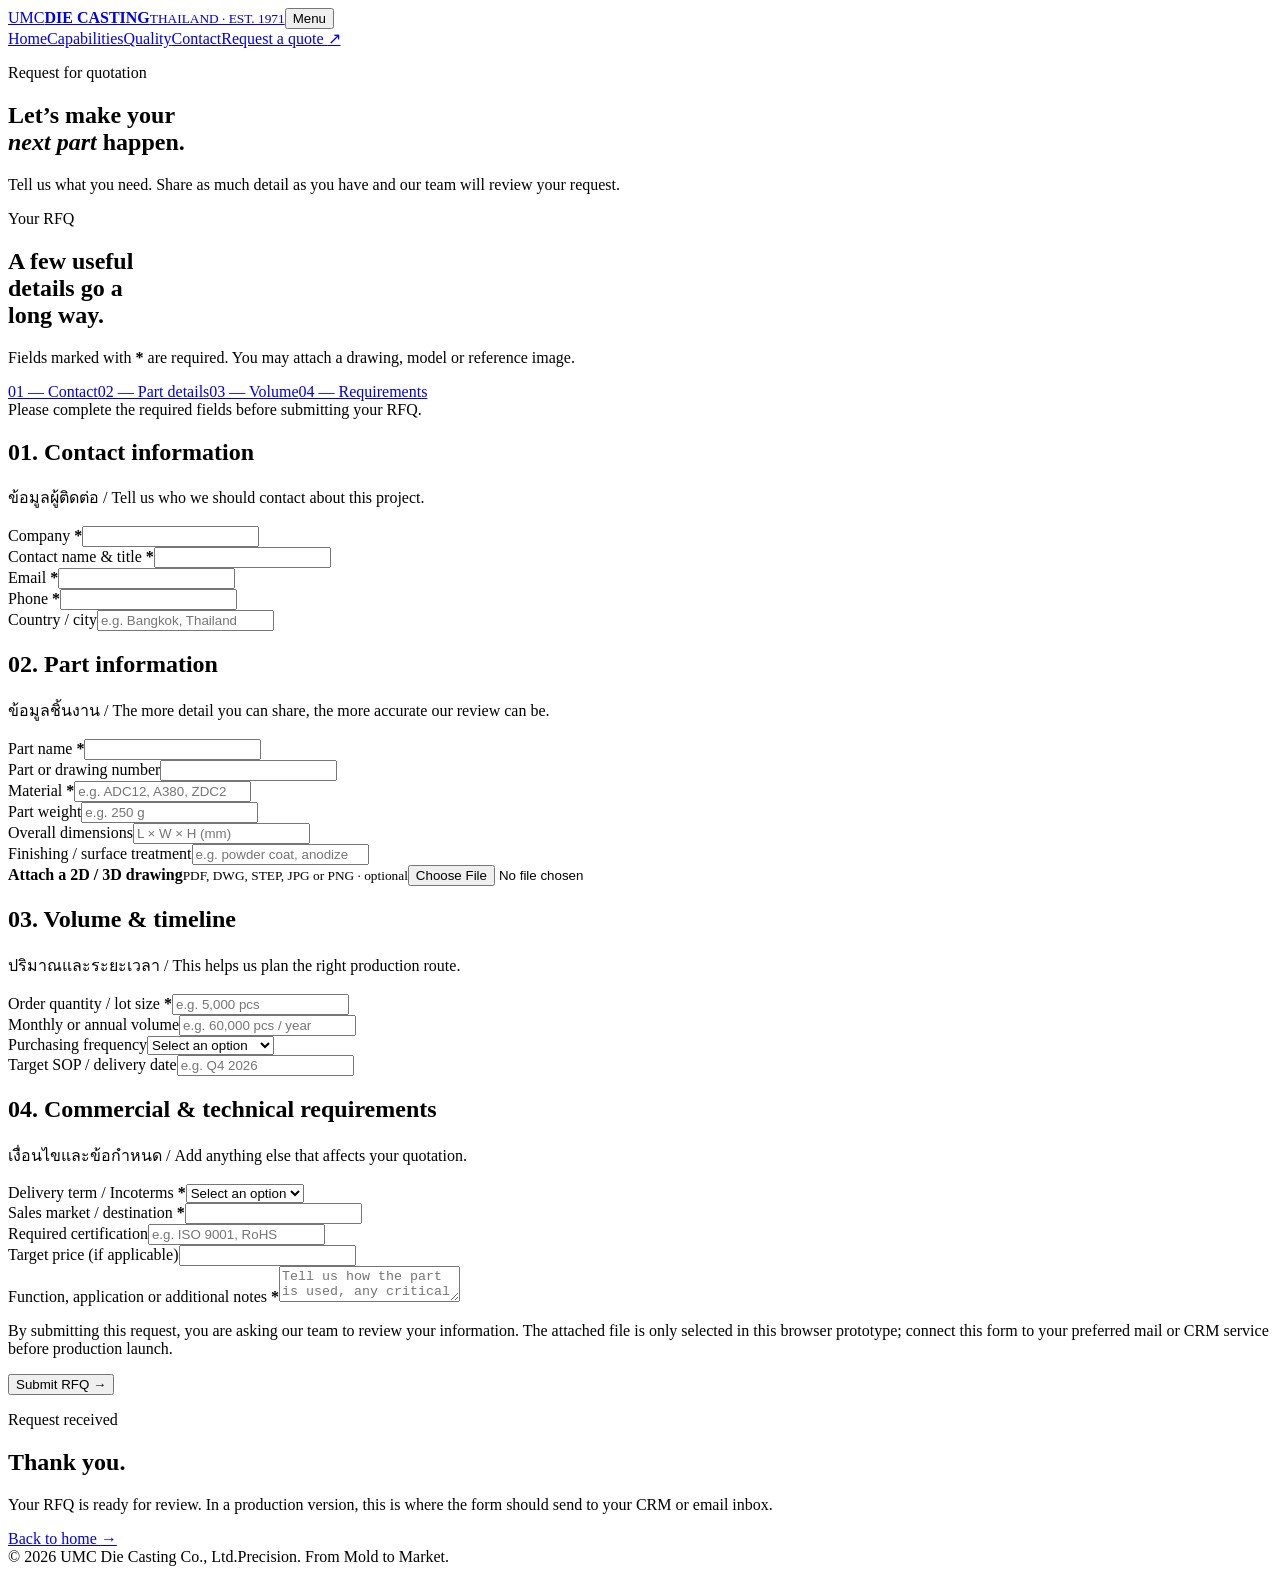
==== rfq.html @ 0ff776f3 "Add company website rfq.html" ====
<!doctype html>
<html lang="en">
<head><meta charset="utf-8"><meta name="viewport" content="width=device-width, initial-scale=1"><title>Request a Quote | UMC Die Casting</title><link rel="preconnect" href="https://fonts.googleapis.com"><link rel="preconnect" href="https://fonts.gstatic.com" crossorigin><link href="https://fonts.googleapis.com/css2?family=Barlow+Condensed:wght@500;600;700&family=DM+Sans:wght@400;500;600;700&display=swap" rel="stylesheet"><link rel="stylesheet" href="styles.css"></head>
<body>
<header class="site-header"><a class="brand" href="index.html"><span class="brand-mark">UMC</span><span><strong>DIE CASTING</strong><small>THAILAND · EST. 1971</small></span></a><button class="menu-toggle" aria-expanded="false" aria-controls="main-nav">Menu</button><nav id="main-nav" class="main-nav"><a href="index.html">Home</a><a href="index.html#capabilities">Capabilities</a><a href="index.html#quality">Quality</a><a href="index.html#contact">Contact</a><a class="nav-cta" href="rfq.html">Request a quote <span>↗</span></a></nav></header>
<main><section class="rfq-hero"><p class="eyebrow">Request for quotation</p><h1>Let’s make your<br><em>next part</em> happen.</h1><p>Tell us what you need. Share as much detail as you have and our team will review your request.</p></section>
<div class="rfq-layout"><aside class="rfq-aside"><p class="eyebrow">Your RFQ</p><h2>A few useful<br>details go a<br>long way.</h2><p>Fields marked with <b>*</b> are required. You may attach a drawing, model or reference image.</p><nav><a href="#contact-info">01 — Contact</a><a href="#part-info">02 — Part details</a><a href="#volume">03 — Volume</a><a href="#requirements">04 — Requirements</a></nav></aside>
<div><form id="rfq-form" novalidate><div class="form-notice">Please complete the required fields before submitting your RFQ.</div>
<section id="contact-info" class="form-section"><h2><span>01.</span> Contact information</h2><p>ข้อมูลผู้ติดต่อ / Tell us who we should contact about this project.</p><div class="form-grid"><div class="field"><label>Company <b>*</b></label><input required name="company" type="text" autocomplete="organization"></div><div class="field"><label>Contact name &amp; title <b>*</b></label><input required name="contact" type="text" autocomplete="name"></div><div class="field"><label>Email <b>*</b></label><input required name="email" type="email" autocomplete="email"></div><div class="field"><label>Phone <b>*</b></label><input required name="phone" type="tel" autocomplete="tel"></div><div class="field full"><label>Country / city</label><input name="location" type="text" placeholder="e.g. Bangkok, Thailand"></div></div></section>
<section id="part-info" class="form-section"><h2><span>02.</span> Part information</h2><p>ข้อมูลชิ้นงาน / The more detail you can share, the more accurate our review can be.</p><div class="form-grid"><div class="field"><label>Part name <b>*</b></label><input required name="part-name" type="text"></div><div class="field"><label>Part or drawing number</label><input name="part-number" type="text"></div><div class="field"><label>Material <b>*</b></label><input required name="material" type="text" placeholder="e.g. ADC12, A380, ZDC2"></div><div class="field"><label>Part weight</label><input name="weight" type="text" placeholder="e.g. 250 g"></div><div class="field"><label>Overall dimensions</label><input name="dimensions" type="text" placeholder="L × W × H (mm)"></div><div class="field"><label>Finishing / surface treatment</label><input name="finish" type="text" placeholder="e.g. powder coat, anodize"></div><label class="file-drop"><strong>Attach a 2D / 3D drawing</strong><small>PDF, DWG, STEP, JPG or PNG · optional</small><input id="drawing" type="file" accept=".pdf,.dwg,.step,.stp,.jpg,.jpeg,.png"><span class="file-name"></span></label></div></section>
<section id="volume" class="form-section"><h2><span>03.</span> Volume &amp; timeline</h2><p>ปริมาณและระยะเวลา / This helps us plan the right production route.</p><div class="form-grid"><div class="field"><label>Order quantity / lot size <b>*</b></label><input required name="lot-size" type="text" placeholder="e.g. 5,000 pcs"></div><div class="field"><label>Monthly or annual volume</label><input name="annual-volume" type="text" placeholder="e.g. 60,000 pcs / year"></div><div class="field"><label>Purchasing frequency</label><select name="frequency"><option value="">Select an option</option><option>Weekly</option><option>Monthly</option><option>Quarterly</option><option>Project / one-time</option></select></div><div class="field"><label>Target SOP / delivery date</label><input name="date" type="text" placeholder="e.g. Q4 2026"></div></div></section>
<section id="requirements" class="form-section"><h2><span>04.</span> Commercial &amp; technical requirements</h2><p>เงื่อนไขและข้อกำหนด / Add anything else that affects your quotation.</p><div class="form-grid"><div class="field"><label>Delivery term / Incoterms <b>*</b></label><select required name="incoterms"><option value="">Select an option</option><option>EXW</option><option>FOB</option><option>CIF</option><option>DDP</option><option>Other</option></select></div><div class="field"><label>Sales market / destination <b>*</b></label><input required name="market" type="text"></div><div class="field"><label>Required certification</label><input name="certification" type="text" placeholder="e.g. ISO 9001, RoHS"></div><div class="field"><label>Target price (if applicable)</label><input name="price" type="text"></div><div class="field full"><label>Function, application or additional notes <b>*</b></label><textarea required name="notes" placeholder="Tell us how the part is used, any critical dimensions or other requirements."></textarea></div></div></section>
<div class="rfq-submit"><p>By submitting this request, you are asking our team to review your information. The attached file is only selected in this browser prototype; connect this form to your preferred mail or CRM service before production launch.</p><button class="button button-primary" type="submit">Submit RFQ <span>→</span></button></div></form>
<section class="success"><p class="eyebrow">Request received</p><h2>Thank you.</h2><p>Your RFQ is ready for review. In a production version, this is where the form should send to your CRM or email inbox.</p><a class="button button-primary" href="index.html">Back to home <span>→</span></a></section></div></div></main>
<footer class="site-footer"><div class="footer-bottom"><span>© 2026 UMC Die Casting Co., Ltd.</span><span>Precision. From Mold to Market.</span></div></footer><script src="site.js"></script></body></html>
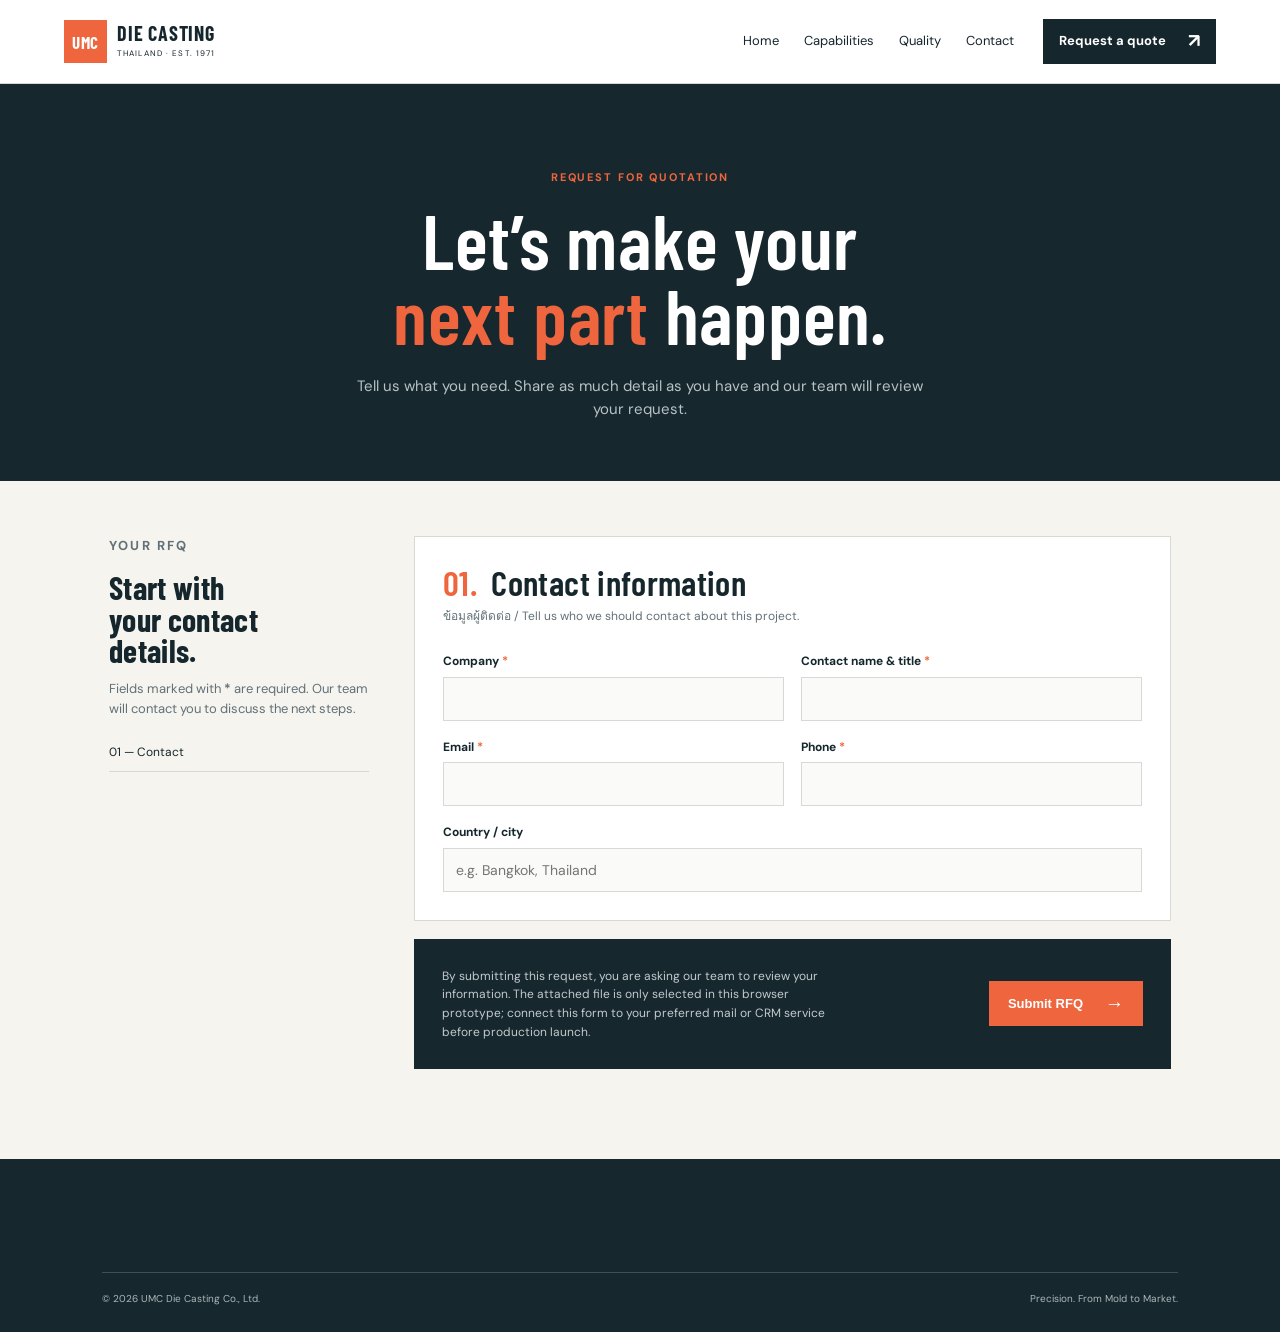
==== commit 8ea95bec: "Simplify RFQ form to contact section only (rfq.html)" ====
--- a/rfq.html
+++ b/rfq.html
@@ -4,12 +4,9 @@
 <body>
 <header class="site-header"><a class="brand" href="index.html"><span class="brand-mark">UMC</span><span><strong>DIE CASTING</strong><small>THAILAND · EST. 1971</small></span></a><button class="menu-toggle" aria-expanded="false" aria-controls="main-nav">Menu</button><nav id="main-nav" class="main-nav"><a href="index.html">Home</a><a href="index.html#capabilities">Capabilities</a><a href="index.html#quality">Quality</a><a href="index.html#contact">Contact</a><a class="nav-cta" href="rfq.html">Request a quote <span>↗</span></a></nav></header>
 <main><section class="rfq-hero"><p class="eyebrow">Request for quotation</p><h1>Let’s make your<br><em>next part</em> happen.</h1><p>Tell us what you need. Share as much detail as you have and our team will review your request.</p></section>
-<div class="rfq-layout"><aside class="rfq-aside"><p class="eyebrow">Your RFQ</p><h2>A few useful<br>details go a<br>long way.</h2><p>Fields marked with <b>*</b> are required. You may attach a drawing, model or reference image.</p><nav><a href="#contact-info">01 — Contact</a><a href="#part-info">02 — Part details</a><a href="#volume">03 — Volume</a><a href="#requirements">04 — Requirements</a></nav></aside>
+<div class="rfq-layout"><aside class="rfq-aside"><p class="eyebrow">Your RFQ</p><h2>Start with<br>your contact<br>details.</h2><p>Fields marked with <b>*</b> are required. Our team will contact you to discuss the next steps.</p><nav><a href="#contact-info">01 — Contact</a></nav></aside>
 <div><form id="rfq-form" novalidate><div class="form-notice">Please complete the required fields before submitting your RFQ.</div>
 <section id="contact-info" class="form-section"><h2><span>01.</span> Contact information</h2><p>ข้อมูลผู้ติดต่อ / Tell us who we should contact about this project.</p><div class="form-grid"><div class="field"><label>Company <b>*</b></label><input required name="company" type="text" autocomplete="organization"></div><div class="field"><label>Contact name &amp; title <b>*</b></label><input required name="contact" type="text" autocomplete="name"></div><div class="field"><label>Email <b>*</b></label><input required name="email" type="email" autocomplete="email"></div><div class="field"><label>Phone <b>*</b></label><input required name="phone" type="tel" autocomplete="tel"></div><div class="field full"><label>Country / city</label><input name="location" type="text" placeholder="e.g. Bangkok, Thailand"></div></div></section>
-<section id="part-info" class="form-section"><h2><span>02.</span> Part information</h2><p>ข้อมูลชิ้นงาน / The more detail you can share, the more accurate our review can be.</p><div class="form-grid"><div class="field"><label>Part name <b>*</b></label><input required name="part-name" type="text"></div><div class="field"><label>Part or drawing number</label><input name="part-number" type="text"></div><div class="field"><label>Material <b>*</b></label><input required name="material" type="text" placeholder="e.g. ADC12, A380, ZDC2"></div><div class="field"><label>Part weight</label><input name="weight" type="text" placeholder="e.g. 250 g"></div><div class="field"><label>Overall dimensions</label><input name="dimensions" type="text" placeholder="L × W × H (mm)"></div><div class="field"><label>Finishing / surface treatment</label><input name="finish" type="text" placeholder="e.g. powder coat, anodize"></div><label class="file-drop"><strong>Attach a 2D / 3D drawing</strong><small>PDF, DWG, STEP, JPG or PNG · optional</small><input id="drawing" type="file" accept=".pdf,.dwg,.step,.stp,.jpg,.jpeg,.png"><span class="file-name"></span></label></div></section>
-<section id="volume" class="form-section"><h2><span>03.</span> Volume &amp; timeline</h2><p>ปริมาณและระยะเวลา / This helps us plan the right production route.</p><div class="form-grid"><div class="field"><label>Order quantity / lot size <b>*</b></label><input required name="lot-size" type="text" placeholder="e.g. 5,000 pcs"></div><div class="field"><label>Monthly or annual volume</label><input name="annual-volume" type="text" placeholder="e.g. 60,000 pcs / year"></div><div class="field"><label>Purchasing frequency</label><select name="frequency"><option value="">Select an option</option><option>Weekly</option><option>Monthly</option><option>Quarterly</option><option>Project / one-time</option></select></div><div class="field"><label>Target SOP / delivery date</label><input name="date" type="text" placeholder="e.g. Q4 2026"></div></div></section>
-<section id="requirements" class="form-section"><h2><span>04.</span> Commercial &amp; technical requirements</h2><p>เงื่อนไขและข้อกำหนด / Add anything else that affects your quotation.</p><div class="form-grid"><div class="field"><label>Delivery term / Incoterms <b>*</b></label><select required name="incoterms"><option value="">Select an option</option><option>EXW</option><option>FOB</option><option>CIF</option><option>DDP</option><option>Other</option></select></div><div class="field"><label>Sales market / destination <b>*</b></label><input required name="market" type="text"></div><div class="field"><label>Required certification</label><input name="certification" type="text" placeholder="e.g. ISO 9001, RoHS"></div><div class="field"><label>Target price (if applicable)</label><input name="price" type="text"></div><div class="field full"><label>Function, application or additional notes <b>*</b></label><textarea required name="notes" placeholder="Tell us how the part is used, any critical dimensions or other requirements."></textarea></div></div></section>
 <div class="rfq-submit"><p>By submitting this request, you are asking our team to review your information. The attached file is only selected in this browser prototype; connect this form to your preferred mail or CRM service before production launch.</p><button class="button button-primary" type="submit">Submit RFQ <span>→</span></button></div></form>
 <section class="success"><p class="eyebrow">Request received</p><h2>Thank you.</h2><p>Your RFQ is ready for review. In a production version, this is where the form should send to your CRM or email inbox.</p><a class="button button-primary" href="index.html">Back to home <span>→</span></a></section></div></div></main>
 <footer class="site-footer"><div class="footer-bottom"><span>© 2026 UMC Die Casting Co., Ltd.</span><span>Precision. From Mold to Market.</span></div></footer><script src="site.js"></script></body></html>
--- a/styles.css
+++ b/styles.css
@@ -0,0 +1,3 @@
+:root{--ink:#15262c;--muted:#627078;--paper:#f5f4ef;--white:#fff;--orange:#ee653e;--line:#d7d9d3;--dark:#17272e;--serif:'Barlow Condensed',sans-serif;--sans:'DM Sans',sans-serif}*{box-sizing:border-box}html{scroll-behavior:smooth}body{margin:0;background:var(--paper);color:var(--ink);font-family:var(--sans);line-height:1.55}.site-header{height:84px;display:flex;align-items:center;justify-content:space-between;padding:0 clamp(22px,5vw,78px);background:var(--white);border-bottom:1px solid var(--line);position:sticky;top:0;z-index:10}.brand{color:var(--ink);display:flex;gap:10px;align-items:center;text-decoration:none}.brand-mark{width:43px;height:43px;display:grid;place-items:center;background:var(--orange);color:#fff;font:700 17px var(--serif);letter-spacing:.04em}.brand strong,.brand small{display:block}.brand strong{font:700 20px/1 var(--serif);letter-spacing:.04em}.brand small{font-size:8px;letter-spacing:.14em;margin-top:4px}.main-nav{display:flex;align-items:center;gap:25px}.main-nav>a{color:var(--ink);font-size:13px;text-decoration:none}.main-nav>a:not(.nav-cta):hover,.main-nav>.active{color:var(--orange)}.nav-cta,.button{display:inline-flex;align-items:center;gap:22px;text-decoration:none;font-weight:700}.nav-cta{background:var(--ink);color:#fff!important;padding:12px 16px;margin-left:4px}.nav-cta span,.button span{font-size:19px;line-height:0}.menu-toggle{display:none}.hero{max-width:1440px;margin:auto;min-height:640px;display:grid;grid-template-columns:1.04fr .96fr}.hero-copy{padding:clamp(75px,10vw,150px) clamp(25px,7vw,110px);align-self:center}.eyebrow{font-size:11px;letter-spacing:.17em;text-transform:uppercase;font-weight:700;color:var(--orange);margin:0 0 16px}h1,h2,h3{font-family:var(--serif);line-height:.98;margin:0;letter-spacing:.01em}h1{font-size:clamp(54px,7vw,100px);font-weight:600}h1 em,h2 em{font-style:normal;color:var(--orange)}.hero-text{font-size:16px;max-width:460px;color:var(--muted);margin:27px 0 33px}.button{padding:14px 18px;font-size:13px;border:1px solid transparent}.button-primary{background:var(--orange);color:#fff}.text-link{font-size:13px;color:var(--ink);margin-left:23px;text-decoration:none;font-weight:700}.text-link span{margin-left:9px}.hero-image{min-height:530px;position:relative;overflow:hidden}.hero-image img,.industry-image img{width:100%;height:100%;object-fit:cover;display:block;filter:saturate(.82)}.hero-tag{position:absolute;bottom:0;left:0;background:var(--dark);color:#fff;padding:21px 26px;display:flex;gap:13px;align-items:center}.hero-tag b{font:600 44px/.7 var(--serif);color:var(--orange)}.hero-tag span{font-size:11px;line-height:1.25;text-transform:uppercase;letter-spacing:.09em}.section-pad{padding:clamp(65px,9vw,130px) clamp(24px,8vw,125px)}.statement-grid{display:grid;grid-template-columns:1.2fr .8fr;gap:8vw;align-items:end}.statement h2,.section-head h2,.industries h2,.quality h2,.rfq-banner h2{font-size:clamp(43px,5vw,76px);font-weight:600}.statement-grid>p{color:var(--muted);font-size:16px;margin:0 0 5px}.stat-row{display:grid;grid-template-columns:repeat(3,1fr);border-top:1px solid var(--line);margin-top:70px;padding-top:22px;gap:20px}.stat-row b{display:block;font:600 34px var(--serif)}.stat-row span{font-size:12px;color:var(--muted)}.dark-section{background:var(--dark);color:#fff}.section-head{display:flex;justify-content:space-between;gap:70px;align-items:end}.section-head p:last-child{max-width:320px;color:#b7c2c3;font-size:14px}.cap-grid{margin-top:70px;display:grid;grid-template-columns:repeat(4,1fr);border-top:1px solid #45565c}.cap-grid article{padding:21px 25px 10px 0;border-right:1px solid #45565c;min-height:205px}.cap-grid article:not(:first-child){padding-left:25px}.cap-grid article:last-child{border:0}.cap-grid span{color:var(--orange);font:500 20px var(--serif)}.cap-grid h3,.process h3{font-size:28px;font-weight:500;margin:35px 0 10px}.cap-grid p{color:#b7c2c3;font-size:13px;margin:0}.process{text-align:center}.process-line{margin:55px auto 44px;display:grid;grid-template-columns:repeat(4,1fr);max-width:1050px;text-align:left}.process-line>div{border-top:1px solid var(--line);padding:18px 24px}.process-line i{font:500 20px var(--serif);font-style:normal;color:var(--orange)}.process-line h3{margin:19px 0 7px}.process-line p{font-size:12px;color:var(--muted);margin:0}.button-outline{border-color:var(--ink);color:var(--ink)}.industries{display:grid;grid-template-columns:1fr 1fr}.industry-image{min-height:520px}.industry-copy{background:#e8e9e3}.industry-copy ul{list-style:none;margin:48px 0 0;padding:0;border-top:1px solid var(--line)}.industry-copy li{padding:15px 0;border-bottom:1px solid var(--line);display:flex;justify-content:space-between;font:500 25px var(--serif)}.industry-copy li span{color:var(--orange)}.quality{display:grid;grid-template-columns:1fr 1fr;gap:10vw}.quality-copy>p{color:var(--muted);margin-top:32px;font-size:16px}.quality-points{margin-top:35px;display:grid;grid-template-columns:1fr 1fr;gap:10px}.quality-points span{border:1px solid var(--line);padding:12px;font-size:12px;font-weight:600}.rfq-banner{padding:clamp(55px,7vw,100px) clamp(24px,8vw,125px);background:var(--orange);display:flex;justify-content:space-between;align-items:center;color:#fff}.rfq-banner .eyebrow{color:var(--dark)}.button-light{background:#fff;color:var(--ink);white-space:nowrap}.site-footer{background:var(--dark);color:#fff;padding:58px clamp(24px,8vw,125px) 25px}.footer-top{display:grid;grid-template-columns:2fr 1fr 1fr 1fr;gap:30px}.footer-brand{color:#fff}.footer-top p{color:#aab7b9;font-size:12px;max-width:220px}.footer-top h4{font-size:11px;text-transform:uppercase;letter-spacing:.13em;color:var(--orange);margin:4px 0 16px}.footer-top a:not(.brand){display:block;color:#fff;text-decoration:none;font-size:13px;margin-bottom:7px}.footer-quote{font-size:17px!important;font-weight:700}.footer-quote span{color:var(--orange);margin-left:8px}.footer-bottom{border-top:1px solid #405057;margin-top:55px;padding-top:18px;display:flex;justify-content:space-between;color:#aab7b9;font-size:10px}.reveal{animation:rise .75s both}@keyframes rise{from{opacity:0;transform:translateY(22px)}to{opacity:1;transform:none}}
+/* RFQ page */.rfq-hero{padding:85px 24px 60px;background:var(--dark);color:#fff;text-align:center}.rfq-hero h1{font-size:clamp(45px,6vw,78px)}.rfq-hero p:last-child{color:#b7c2c3;max-width:590px;margin:22px auto 0;font-size:15px}.rfq-layout{max-width:1110px;margin:0 auto;padding:55px 24px 90px;display:grid;grid-template-columns:260px 1fr;gap:45px}.rfq-aside{position:sticky;top:115px;height:max-content}.rfq-aside h2{font-size:32px}.rfq-aside p{font-size:13px;color:var(--muted)}.rfq-aside a{display:block;padding:10px 0;border-bottom:1px solid var(--line);text-decoration:none;color:var(--ink);font-size:12px}.form-section{background:#fff;border:1px solid var(--line);padding:28px;margin-bottom:18px}.form-section h2{font-size:35px;font-weight:600}.form-section h2 span{color:var(--orange);margin-right:7px}.form-section>p{font-size:12px;color:var(--muted);margin:8px 0 26px}.form-grid{display:grid;grid-template-columns:1fr 1fr;gap:17px}.field{display:flex;flex-direction:column;gap:6px}.field.full{grid-column:1/-1}.field label{font-size:12px;font-weight:700}.field label b{color:var(--orange)}.field input,.field select,.field textarea{font:14px var(--sans);padding:12px;border:1px solid var(--line);background:#fafaf8;border-radius:0;color:var(--ink)}.field textarea{min-height:95px;resize:vertical}.field input:focus,.field select:focus,.field textarea:focus{outline:2px solid #f8b19f;border-color:var(--orange)}.file-drop{grid-column:1/-1;border:1px dashed #abb2ad;padding:22px;text-align:center;background:#fafaf8;cursor:pointer}.file-drop input{display:none}.file-drop strong{display:block;font-size:13px}.file-drop small{color:var(--muted);font-size:11px}.file-name{font-size:12px;color:#278257;margin-top:8px}.rfq-submit{padding:28px;background:var(--dark);color:#fff;display:flex;justify-content:space-between;align-items:center;gap:20px}.rfq-submit p{font-size:12px;max-width:410px;color:#c2cacc;margin:0}.form-notice{display:none;background:#fce3dc;color:#8f391e;padding:11px;font-size:12px;margin-bottom:18px}.form-notice.show{display:block}.success{display:none;text-align:center;padding:45px;background:#fff;border:1px solid var(--line)}.success.show{display:block}.success h2{font-size:44px}.success p{color:var(--muted);font-size:14px}.success .button{margin-top:15px}
+@media(max-width:820px){.menu-toggle{display:block;border:0;background:none;font:700 13px var(--sans)}.main-nav{display:none;position:absolute;left:0;right:0;top:83px;padding:20px 24px;background:#fff;border-bottom:1px solid var(--line);flex-direction:column;align-items:stretch;gap:16px}.main-nav.open{display:flex}.nav-cta{margin:0;text-align:center;justify-content:center}.hero{grid-template-columns:1fr}.hero-image{min-height:420px}.statement-grid,.quality{grid-template-columns:1fr;gap:28px}.cap-grid{grid-template-columns:1fr 1fr}.cap-grid article:nth-child(2){border-right:0}.cap-grid article:nth-child(3){border-top:1px solid #45565c;padding-left:0}.cap-grid article:nth-child(4){border-top:1px solid #45565c}.industries{grid-template-columns:1fr}.industry-image{min-height:340px}.footer-top{grid-template-columns:1fr 1fr}.rfq-layout{grid-template-columns:1fr}.rfq-aside{position:static}.rfq-aside nav{display:none}}@media(max-width:520px){.site-header{height:70px}.brand strong{font-size:17px}.brand-mark{width:37px;height:37px}.hero-copy{padding-top:70px}.hero-actions{display:flex;flex-direction:column;align-items:flex-start;gap:18px}.text-link{margin-left:0}.stat-row,.process-line,.quality-points,.form-grid{grid-template-columns:1fr}.stat-row{gap:25px}.cap-grid{grid-template-columns:1fr}.cap-grid article,.cap-grid article:not(:first-child){border-right:0;border-bottom:1px solid #45565c;padding:20px 0}.cap-grid article:last-child{border:0}.rfq-banner{display:block}.rfq-banner .button{margin-top:25px}.footer-top{grid-template-columns:1fr}.footer-bottom{display:block}.footer-bottom span{display:block;margin:5px 0}.form-section{padding:20px}.rfq-submit{display:block}.rfq-submit .button{margin-top:18px}}
